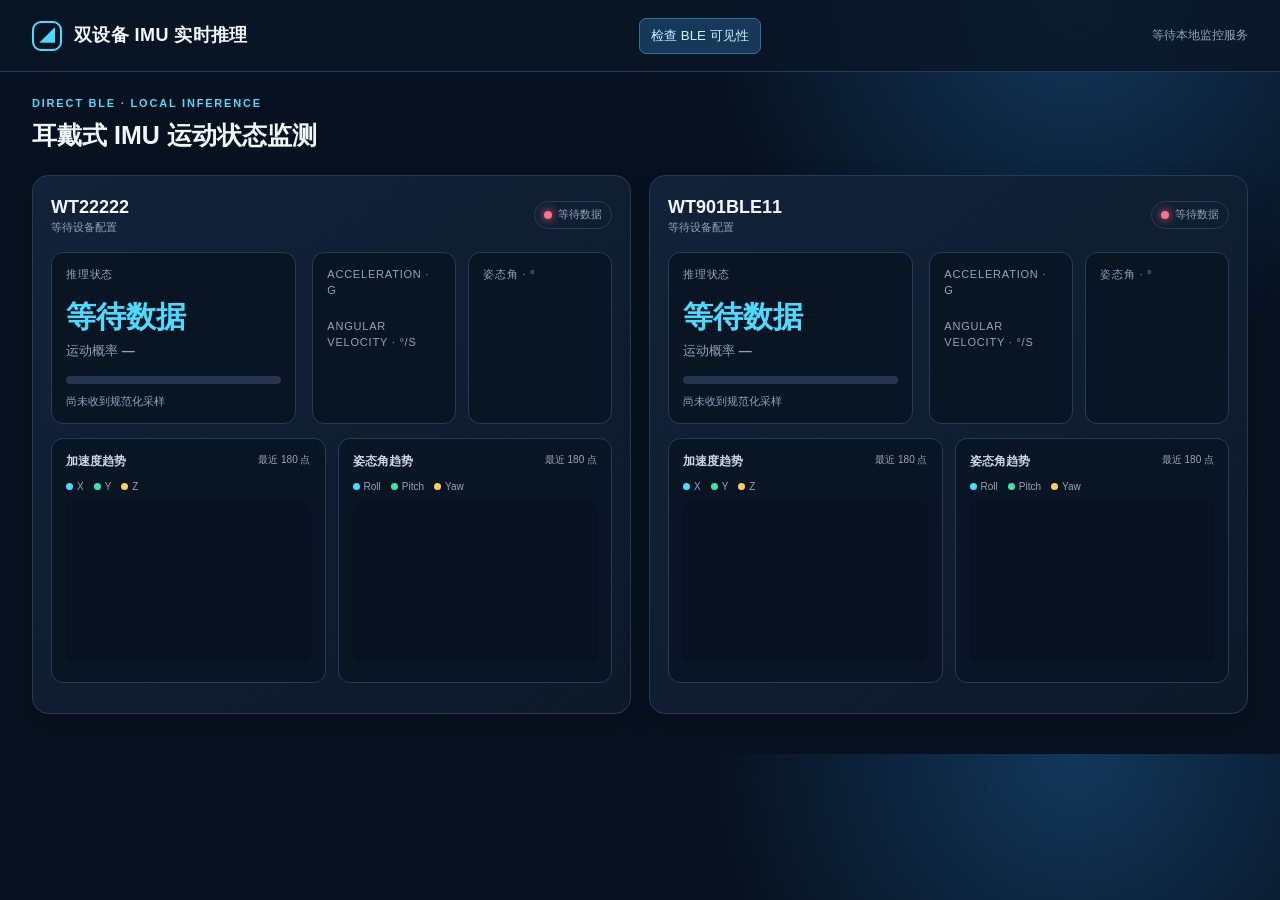
==== monitor_dashboard.html @ d84af562 "test with bug" ====
<!doctype html>
<html lang="zh-CN">
<head>
  <meta charset="utf-8">
  <meta name="viewport" content="width=device-width,initial-scale=1">
  <title>双设备 IMU 实时推理</title>
  <style>
    :root { --bg:#07111f; --panel:#101d2f; --line:#263b58; --text:#f2f7ff; --muted:#91a4bd; --cyan:#50d9ff; --green:#41e3a7; --amber:#ffcb66; --red:#ff6f85; }
    * { box-sizing:border-box; } body { margin:0; min-width:320px; color:var(--text); font:14px/1.45 Inter,"Microsoft YaHei",sans-serif; background:radial-gradient(circle at 84% 0%,#12375b 0,transparent 28%),var(--bg); }
    header { min-height:72px; display:flex; align-items:center; justify-content:space-between; gap:14px; padding:14px 32px; border-bottom:1px solid var(--line); background:#0a1626d9; }.brand{display:flex;align-items:center;gap:12px;font-weight:700;font-size:18px;letter-spacing:.4px}.brand-mark{width:30px;height:30px;display:grid;place-items:center;border:2px solid var(--cyan);border-radius:9px;color:var(--cyan)}button{background:#163959;color:#c7f4ff;border:1px solid #2e7398;border-radius:7px;padding:8px 11px;cursor:pointer}button:hover{background:#1c527d}button:disabled{opacity:.6;cursor:wait}.summary{color:var(--muted);font-size:12px}
    main{max-width:1680px;margin:auto;padding:24px 32px 40px}.eyebrow{margin:0 0 5px;color:var(--cyan);font-size:11px;letter-spacing:1.8px;font-weight:700}.heading{margin:0 0 22px;font-size:25px}.device-grid{display:grid;grid-template-columns:repeat(2,minmax(0,1fr));gap:18px}.device-card{min-width:0;background:linear-gradient(145deg,#122238,#0d1929);border:1px solid var(--line);border-radius:16px;padding:18px;box-shadow:0 12px 28px #00000022}.stream-head{display:flex;align-items:center;justify-content:space-between;gap:12px;margin-bottom:16px}.device-name{margin:0;font-size:18px}.address{color:var(--muted);font-size:11px}.chip{display:inline-flex;align-items:center;gap:6px;padding:5px 9px;border:1px solid var(--line);border-radius:99px;color:var(--muted);font-size:11px}.dot{width:8px;height:8px;border-radius:50%;background:var(--amber);box-shadow:0 0 10px var(--amber)}.chip.live .dot{background:var(--green);box-shadow:0 0 10px var(--green)}.chip.stale .dot,.chip.reconnecting .dot{background:var(--red);box-shadow:0 0 10px var(--red)}
    .overview{display:grid;grid-template-columns:.9fr 1.1fr;gap:16px}.state-box,.sensor-box,.orientation-box,.chart{padding:14px;border:1px solid var(--line);border-radius:12px;background:#0a1524}.small-label{color:var(--muted);font-size:11px;letter-spacing:.8px;text-transform:uppercase}.state{margin:12px 0 3px;font-size:30px;font-weight:800}.state.active{color:var(--green)}.state.idle{color:var(--cyan)}.prob{color:var(--muted);font-size:13px}.bar{height:8px;overflow:hidden;margin:15px 0 10px;border-radius:8px;background:#253750}.bar>i{display:block;width:0;height:100%;border-radius:inherit;background:linear-gradient(90deg,var(--cyan),var(--green));transition:width .3s}.updated{color:var(--muted);font-size:11px}
    .signal-grid{display:grid;grid-template-columns:1fr 1fr;gap:12px}.vector{display:grid;grid-template-columns:repeat(3,1fr);gap:6px;margin-top:8px}.axis{padding:7px 3px;border-radius:7px;background:#122238;text-align:center}.axis span{display:block;color:var(--muted);font-size:10px}.axis strong{font-size:14px}.angles{display:grid;grid-template-columns:repeat(3,1fr);gap:6px;margin-top:8px}.angle{padding:7px 5px;border-radius:7px;border-left:3px solid var(--cyan);background:#122238}.angle:nth-child(2){border-color:var(--green)}.angle:nth-child(3){border-color:var(--amber)}.angle span{display:block;color:var(--muted);font-size:10px}.angle strong{font-size:14px}.charts{display:grid;grid-template-columns:1fr 1fr;gap:12px;margin-top:14px}.chart-title{display:flex;justify-content:space-between;margin-bottom:9px;color:#c9d8ea;font-size:12px;font-weight:700}.chart-title small{color:var(--muted);font-weight:400}.legend{display:flex;gap:10px;margin-bottom:8px;color:var(--muted);font-size:10px}.legend i{display:inline-block;width:7px;height:7px;margin-right:4px;border-radius:50%;background:var(--cyan)}.legend i.y{background:var(--green)}.legend i.z{background:var(--amber)}canvas{width:100%;height:160px;border-radius:8px;background:#07111f}.stats{margin-top:12px;color:var(--muted);font-size:11px}
    @media(max-width:1050px){.device-grid{grid-template-columns:1fr}}@media(max-width:640px){header,main{padding-left:16px;padding-right:16px}header{align-items:flex-start;flex-wrap:wrap}.heading{font-size:21px}.overview,.charts{grid-template-columns:1fr}.state{font-size:26px}}
  </style>
</head>
<body>
  <header>
    <div class="brand"><div class="brand-mark">◢</div>双设备 IMU 实时推理</div>
    <button id="scanBtn">检查 BLE 可见性</button>
    <div id="summary" class="summary">等待两台设备的实时流</div>
  </header>
  <main>
    <p class="eyebrow">DIRECT BLE · LOCAL INFERENCE</p>
    <h1 class="heading">耳戴式 IMU 运动状态监测</h1>
    <section id="deviceGrid" class="device-grid"></section>
  </main>
  <script>
    const DEVICE_ORDER=['WT22222','WT901BLE11'];
    const COLORS=['#50d9ff','#41e3a7','#ffcb66'];
    const $=id=>document.getElementById(id);
    const safe=name=>name.replace(/[^a-zA-Z0-9_-]/g,'_');
    const num=value=>Number.isFinite(Number(value))?Number(value):0;
    const fixed=(value,digits=1)=>num(value).toFixed(digits);
    const isValue=value=>value!==''&&value!==null&&value!==undefined&&Number.isFinite(Number(value));

    function card(name,address=''){
      const id=safe(name);
      return `<article class="device-card" id="card-${id}">
        <div class="stream-head"><div><h2 class="device-name">${name}</h2><div id="address-${id}" class="address">${address||'等待设备配置'}</div></div><span id="chip-${id}" class="chip stale"><i class="dot"></i><span id="chipText-${id}">等待数据</span></span></div>
        <div class="overview"><section class="state-box"><div class="small-label">推理状态</div><div id="state-${id}" class="state idle">等待数据</div><div class="prob">运动概率 <strong id="prob-${id}">—</strong></div><div class="bar"><i id="bar-${id}"></i></div><div id="updated-${id}" class="updated">尚未收到规范化采样</div></section>
          <section class="signal-grid"><div class="sensor-box"><div class="small-label">Acceleration · g</div><div id="acc-${id}" class="vector"></div><div class="small-label" style="margin-top:12px">Angular velocity · °/s</div><div id="gyro-${id}" class="vector"></div></div><div class="orientation-box"><div class="small-label">姿态角 · °</div><div id="angles-${id}" class="angles"></div></div></section></div>
        <section class="charts"><div class="chart"><div class="chart-title">加速度趋势 <small>最近 180 点</small></div><div class="legend"><span><i></i>X</span><span><i class="y"></i>Y</span><span><i class="z"></i>Z</span></div><canvas id="accChart-${id}"></canvas></div><div class="chart"><div class="chart-title">姿态角趋势 <small>最近 180 点</small></div><div class="legend"><span><i></i>Roll</span><span><i class="y"></i>Pitch</span><span><i class="z"></i>Yaw</span></div><canvas id="angleChart-${id}"></canvas></div></section>
        <div id="stats-${id}" class="stats"></div></article>`;
    }

    function ensureCard(name,address){if(!$(`card-${safe(name)}`))$('deviceGrid').insertAdjacentHTML('beforeend',card(name,address));}
    function vectors(id,values,unit){$(id).innerHTML=values.map(([axis,value])=>`<div class="axis"><span>${axis}</span><strong>${fixed(value)}</strong><span>${unit}</span></div>`).join('');}
    function angles(id,row){$(id).innerHTML=[['Roll',row.roll_deg],['Pitch',row.pitch_deg],['Yaw',row.yaw_deg]].map(([axis,value])=>`<div class="angle"><span>${axis}</span><strong>${fixed(value)}°</strong></div>`).join('');}
    function chart(canvas,rows,keys){const d=window.devicePixelRatio||1,w=canvas.clientWidth*d,h=canvas.clientHeight*d;canvas.width=w;canvas.height=h;const c=canvas.getContext('2d');c.scale(d,d);const W=canvas.clientWidth,H=canvas.clientHeight;c.clearRect(0,0,W,H);c.strokeStyle='#1d3047';c.lineWidth=1;for(let i=1;i<4;i++){const y=H*i/4;c.beginPath();c.moveTo(0,y);c.lineTo(W,y);c.stroke();}if(!rows.length)return;const values=rows.flatMap(row=>keys.map(key=>num(row[key])));let min=Math.min(...values),max=Math.max(...values);if(!isFinite(min)||min===max){min-=1;max+=1;}const pad=(max-min)*.08;min-=pad;max+=pad;keys.forEach((key,index)=>{c.strokeStyle=COLORS[index];c.lineWidth=1.7;c.beginPath();rows.forEach((row,i)=>{const x=i*W/Math.max(rows.length-1,1),y=H-(num(row[key])-min)/(max-min)*H;i?c.lineTo(x,y):c.moveTo(x,y);});c.stroke();});}
    function labelForState(state){return {live:'实时连接',connecting:'正在连接',discovering:'正在发现',reconnecting:'正在重连',stale:'数据已过期',waiting:'等待接收器'}[state]||state||'等待数据';}
    function render(name,stream){ensureCard(name,stream.address);const id=safe(name),rows=stream.rows||[],last=rows[rows.length-1];const chip=$(`chip-${id}`);chip.className=`chip ${stream.state||'stale'}`;$(`chipText-${id}`).textContent=labelForState(stream.state);$(`address-${id}`).textContent=stream.address||'';if(last){const probability=isValue(last.exercise_probability)?num(last.exercise_probability):null;const label=last.inference_label||'正在积累窗口';$(`state-${id}`).textContent=label;$(`state-${id}`).className=`state ${label==='运动'?'active':'idle'}`;$(`prob-${id}`).textContent=probability===null?'—':fixed(probability*100)+'%';$(`bar-${id}`).style.width=probability===null?'0%':Math.max(0,Math.min(100,probability*100))+'%';vectors(`acc-${id}`,[['X',last.ax_g],['Y',last.ay_g],['Z',last.az_g]],'g');vectors(`gyro-${id}`,[['X',last.gx_dps],['Y',last.gy_dps],['Z',last.gz_dps]],'°/s');angles(`angles-${id}`,last);const age=stream.last_sample_age_s; $(`updated-${id}`).textContent=age===null||age===undefined?'等待新采样':`最后采样 ${fixed(age,1)} 秒前`;chart($(`accChart-${id}`),rows,['ax_g','ay_g','az_g']);chart($(`angleChart-${id}`),rows,['roll_deg','pitch_deg','yaw_deg']);}else{$(`state-${id}`).textContent=labelForState(stream.state);$(`state-${id}`).className='state idle';$(`prob-${id}`).textContent='—';$(`bar-${id}`).style.width='0%';$(`updated-${id}`).textContent='请关闭 WitMotion 后启动实时接收器';vectors(`acc-${id}`,[['X',0],['Y',0],['Z',0]],'g');vectors(`gyro-${id}`,[['X',0],['Y',0],['Z',0]],'°/s');angles(`angles-${id}`,{});chart($(`accChart-${id}`),[],[]);chart($(`angleChart-${id}`),[],[]);}const stats=stream.stats||{};$(`stats-${id}`).textContent=`连接 ${stats.connections||0} 次 · 原始帧 ${stats.raw_frames||0} · 规范化点 ${stats.normalized_samples||0} · 源速率 ${fixed(stats.source_rate_hz||0,0)} Hz${stats.last_error?` · ${stats.last_error}`:''}`;}
    function renderAll(payload){const streams=payload.streams||{};const names=[...DEVICE_ORDER,...Object.keys(streams).filter(name=>!DEVICE_ORDER.includes(name))];names.forEach(name=>render(name,streams[name]||{name,state:'waiting',rows:[]}));const online=Object.values(streams).filter(stream=>stream.state==='live').length;$('summary').textContent=`${online}/2 台设备正在实时推理`}
    async function check(){const button=$('scanBtn');button.disabled=true;button.textContent='检查中…';try{const payload=await (await fetch('/api/check-configured-devices',{method:'POST'})).json();const available=(payload.devices||[]).filter(device=>device.available).length;$('summary').textContent=payload.error||`${available}/2 台设备当前可被 Windows 发现；接收器会独立重连`;}catch(_){$('summary').textContent='BLE 可见性检查失败';}finally{button.disabled=false;button.textContent='检查 BLE 可见性';}}
    async function poll(){try{const payload=await (await fetch('/api/live?'+Date.now(),{cache:'no-store'})).json();renderAll(payload);}catch(_){$('summary').textContent='等待本地监控服务';}finally{setTimeout(poll,250);}}
    $('scanBtn').onclick=check; DEVICE_ORDER.forEach(name=>ensureCard(name)); poll(); window.addEventListener('resize',()=>poll());
  </script>
</body>
</html>
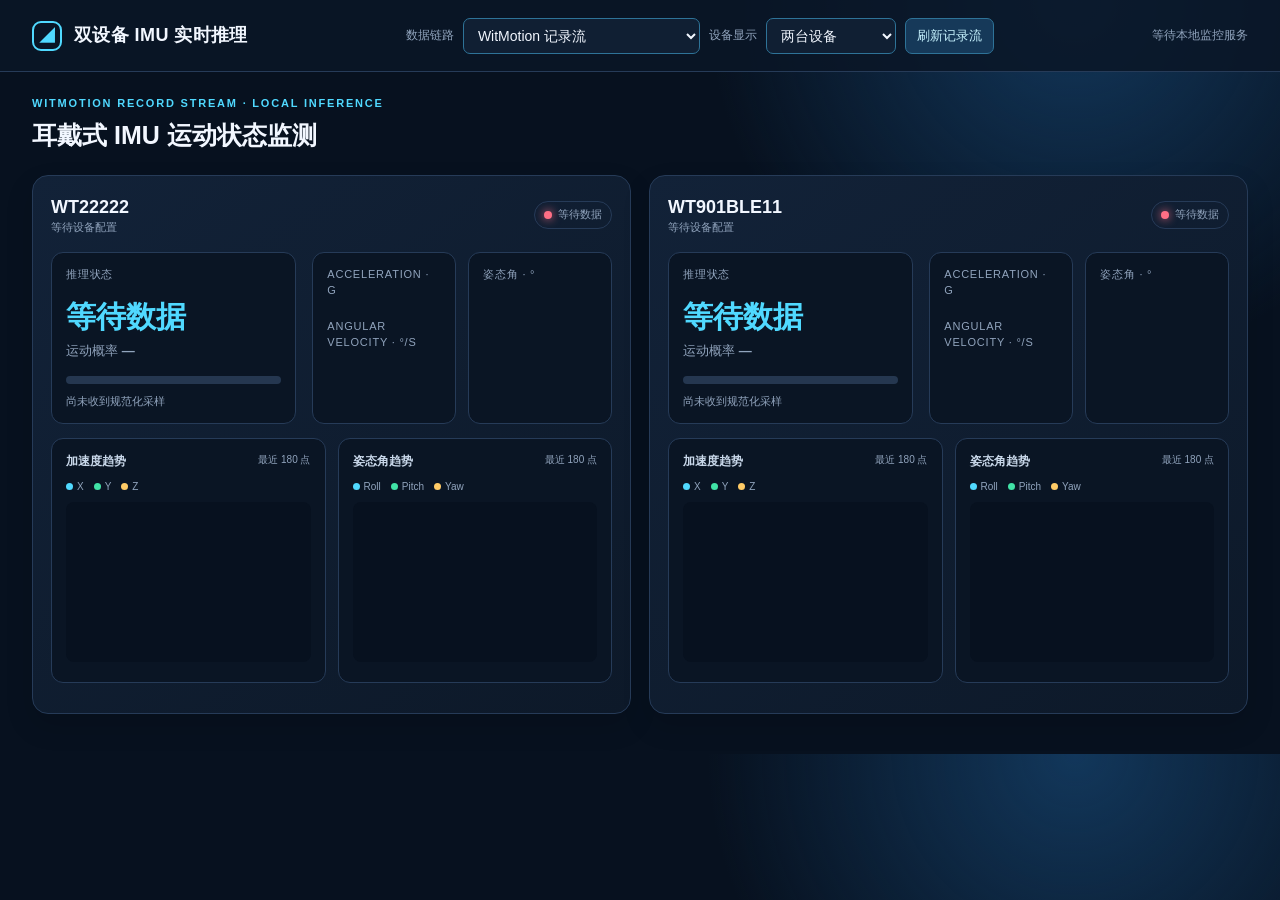
==== commit 0871e55e: "add readme" ====
--- a/monitor_dashboard.html
+++ b/monitor_dashboard.html
@@ -7,7 +7,7 @@
   <style>
     :root { --bg:#07111f; --panel:#101d2f; --line:#263b58; --text:#f2f7ff; --muted:#91a4bd; --cyan:#50d9ff; --green:#41e3a7; --amber:#ffcb66; --red:#ff6f85; }
     * { box-sizing:border-box; } body { margin:0; min-width:320px; color:var(--text); font:14px/1.45 Inter,"Microsoft YaHei",sans-serif; background:radial-gradient(circle at 84% 0%,#12375b 0,transparent 28%),var(--bg); }
-    header { min-height:72px; display:flex; align-items:center; justify-content:space-between; gap:14px; padding:14px 32px; border-bottom:1px solid var(--line); background:#0a1626d9; }.brand{display:flex;align-items:center;gap:12px;font-weight:700;font-size:18px;letter-spacing:.4px}.brand-mark{width:30px;height:30px;display:grid;place-items:center;border:2px solid var(--cyan);border-radius:9px;color:var(--cyan)}button{background:#163959;color:#c7f4ff;border:1px solid #2e7398;border-radius:7px;padding:8px 11px;cursor:pointer}button:hover{background:#1c527d}button:disabled{opacity:.6;cursor:wait}.summary{color:var(--muted);font-size:12px}
+    header { min-height:72px; display:flex; align-items:center; justify-content:space-between; gap:14px; padding:14px 32px; border-bottom:1px solid var(--line); background:#0a1626d9; }.brand{display:flex;align-items:center;gap:12px;font-weight:700;font-size:18px;letter-spacing:.4px}.brand-mark{width:30px;height:30px;display:grid;place-items:center;border:2px solid var(--cyan);border-radius:9px;color:var(--cyan)}.controls{display:flex;align-items:center;gap:9px;flex-wrap:wrap}.control-label{color:var(--muted);font-size:12px}.controls select{color:var(--text);background:#101f33;border:1px solid #2e7398;border-radius:7px;padding:8px 10px;font:inherit}button{background:#163959;color:#c7f4ff;border:1px solid #2e7398;border-radius:7px;padding:8px 11px;cursor:pointer}button:hover{background:#1c527d}button:disabled{opacity:.6;cursor:wait}.summary{color:var(--muted);font-size:12px}
     main{max-width:1680px;margin:auto;padding:24px 32px 40px}.eyebrow{margin:0 0 5px;color:var(--cyan);font-size:11px;letter-spacing:1.8px;font-weight:700}.heading{margin:0 0 22px;font-size:25px}.device-grid{display:grid;grid-template-columns:repeat(2,minmax(0,1fr));gap:18px}.device-card{min-width:0;background:linear-gradient(145deg,#122238,#0d1929);border:1px solid var(--line);border-radius:16px;padding:18px;box-shadow:0 12px 28px #00000022}.stream-head{display:flex;align-items:center;justify-content:space-between;gap:12px;margin-bottom:16px}.device-name{margin:0;font-size:18px}.address{color:var(--muted);font-size:11px}.chip{display:inline-flex;align-items:center;gap:6px;padding:5px 9px;border:1px solid var(--line);border-radius:99px;color:var(--muted);font-size:11px}.dot{width:8px;height:8px;border-radius:50%;background:var(--amber);box-shadow:0 0 10px var(--amber)}.chip.live .dot{background:var(--green);box-shadow:0 0 10px var(--green)}.chip.stale .dot,.chip.reconnecting .dot{background:var(--red);box-shadow:0 0 10px var(--red)}
     .overview{display:grid;grid-template-columns:.9fr 1.1fr;gap:16px}.state-box,.sensor-box,.orientation-box,.chart{padding:14px;border:1px solid var(--line);border-radius:12px;background:#0a1524}.small-label{color:var(--muted);font-size:11px;letter-spacing:.8px;text-transform:uppercase}.state{margin:12px 0 3px;font-size:30px;font-weight:800}.state.active{color:var(--green)}.state.idle{color:var(--cyan)}.prob{color:var(--muted);font-size:13px}.bar{height:8px;overflow:hidden;margin:15px 0 10px;border-radius:8px;background:#253750}.bar>i{display:block;width:0;height:100%;border-radius:inherit;background:linear-gradient(90deg,var(--cyan),var(--green));transition:width .3s}.updated{color:var(--muted);font-size:11px}
     .signal-grid{display:grid;grid-template-columns:1fr 1fr;gap:12px}.vector{display:grid;grid-template-columns:repeat(3,1fr);gap:6px;margin-top:8px}.axis{padding:7px 3px;border-radius:7px;background:#122238;text-align:center}.axis span{display:block;color:var(--muted);font-size:10px}.axis strong{font-size:14px}.angles{display:grid;grid-template-columns:repeat(3,1fr);gap:6px;margin-top:8px}.angle{padding:7px 5px;border-radius:7px;border-left:3px solid var(--cyan);background:#122238}.angle:nth-child(2){border-color:var(--green)}.angle:nth-child(3){border-color:var(--amber)}.angle span{display:block;color:var(--muted);font-size:10px}.angle strong{font-size:14px}.charts{display:grid;grid-template-columns:1fr 1fr;gap:12px;margin-top:14px}.chart-title{display:flex;justify-content:space-between;margin-bottom:9px;color:#c9d8ea;font-size:12px;font-weight:700}.chart-title small{color:var(--muted);font-weight:400}.legend{display:flex;gap:10px;margin-bottom:8px;color:var(--muted);font-size:10px}.legend i{display:inline-block;width:7px;height:7px;margin-right:4px;border-radius:50%;background:var(--cyan)}.legend i.y{background:var(--green)}.legend i.z{background:var(--amber)}canvas{width:100%;height:160px;border-radius:8px;background:#07111f}.stats{margin-top:12px;color:var(--muted);font-size:11px}
@@ -17,11 +17,24 @@
 <body>
   <header>
     <div class="brand"><div class="brand-mark">◢</div>双设备 IMU 实时推理</div>
-    <button id="scanBtn">检查 BLE 可见性</button>
+    <div class="controls">
+      <label class="control-label" for="sourceSelect">数据链路</label>
+      <select id="sourceSelect" aria-label="选择数据链路">
+        <option value="witmonitor">WitMotion 记录流</option>
+        <option value="ble">BLE 直连（需关闭 WitMotion）</option>
+      </select>
+      <label class="control-label" for="deviceSelect">设备显示</label>
+      <select id="deviceSelect" aria-label="选择要显示的设备">
+        <option value="all">两台设备</option>
+        <option value="WT22222">WT22222</option>
+        <option value="WT901BLE11">WT901BLE11</option>
+      </select>
+      <button id="refreshBtn">刷新记录流</button>
+    </div>
     <div id="summary" class="summary">等待两台设备的实时流</div>
   </header>
   <main>
-    <p class="eyebrow">DIRECT BLE · LOCAL INFERENCE</p>
+    <p class="eyebrow">WITMOTION RECORD STREAM · LOCAL INFERENCE</p>
     <h1 class="heading">耳戴式 IMU 运动状态监测</h1>
     <section id="deviceGrid" class="device-grid"></section>
   </main>
@@ -48,12 +61,12 @@
     function vectors(id,values,unit){$(id).innerHTML=values.map(([axis,value])=>`<div class="axis"><span>${axis}</span><strong>${fixed(value)}</strong><span>${unit}</span></div>`).join('');}
     function angles(id,row){$(id).innerHTML=[['Roll',row.roll_deg],['Pitch',row.pitch_deg],['Yaw',row.yaw_deg]].map(([axis,value])=>`<div class="angle"><span>${axis}</span><strong>${fixed(value)}°</strong></div>`).join('');}
     function chart(canvas,rows,keys){const d=window.devicePixelRatio||1,w=canvas.clientWidth*d,h=canvas.clientHeight*d;canvas.width=w;canvas.height=h;const c=canvas.getContext('2d');c.scale(d,d);const W=canvas.clientWidth,H=canvas.clientHeight;c.clearRect(0,0,W,H);c.strokeStyle='#1d3047';c.lineWidth=1;for(let i=1;i<4;i++){const y=H*i/4;c.beginPath();c.moveTo(0,y);c.lineTo(W,y);c.stroke();}if(!rows.length)return;const values=rows.flatMap(row=>keys.map(key=>num(row[key])));let min=Math.min(...values),max=Math.max(...values);if(!isFinite(min)||min===max){min-=1;max+=1;}const pad=(max-min)*.08;min-=pad;max+=pad;keys.forEach((key,index)=>{c.strokeStyle=COLORS[index];c.lineWidth=1.7;c.beginPath();rows.forEach((row,i)=>{const x=i*W/Math.max(rows.length-1,1),y=H-(num(row[key])-min)/(max-min)*H;i?c.lineTo(x,y):c.moveTo(x,y);});c.stroke();});}
-    function labelForState(state){return {live:'实时连接',connecting:'正在连接',discovering:'正在发现',reconnecting:'正在重连',stale:'数据已过期',waiting:'等待接收器'}[state]||state||'等待数据';}
+    function labelForState(state){return {live:'实时连接',file_stream:'WitMotion 记录流',connecting:'正在连接',discovering:'正在发现',reconnecting:'正在重连',stale:'等待下一批记录',waiting:'等待记录流'}[state]||state||'等待数据';}
     function render(name,stream){ensureCard(name,stream.address);const id=safe(name),rows=stream.rows||[],last=rows[rows.length-1];const chip=$(`chip-${id}`);chip.className=`chip ${stream.state||'stale'}`;$(`chipText-${id}`).textContent=labelForState(stream.state);$(`address-${id}`).textContent=stream.address||'';if(last){const probability=isValue(last.exercise_probability)?num(last.exercise_probability):null;const label=last.inference_label||'正在积累窗口';$(`state-${id}`).textContent=label;$(`state-${id}`).className=`state ${label==='运动'?'active':'idle'}`;$(`prob-${id}`).textContent=probability===null?'—':fixed(probability*100)+'%';$(`bar-${id}`).style.width=probability===null?'0%':Math.max(0,Math.min(100,probability*100))+'%';vectors(`acc-${id}`,[['X',last.ax_g],['Y',last.ay_g],['Z',last.az_g]],'g');vectors(`gyro-${id}`,[['X',last.gx_dps],['Y',last.gy_dps],['Z',last.gz_dps]],'°/s');angles(`angles-${id}`,last);const age=stream.last_sample_age_s; $(`updated-${id}`).textContent=age===null||age===undefined?'等待新采样':`最后采样 ${fixed(age,1)} 秒前`;chart($(`accChart-${id}`),rows,['ax_g','ay_g','az_g']);chart($(`angleChart-${id}`),rows,['roll_deg','pitch_deg','yaw_deg']);}else{$(`state-${id}`).textContent=labelForState(stream.state);$(`state-${id}`).className='state idle';$(`prob-${id}`).textContent='—';$(`bar-${id}`).style.width='0%';$(`updated-${id}`).textContent='请关闭 WitMotion 后启动实时接收器';vectors(`acc-${id}`,[['X',0],['Y',0],['Z',0]],'g');vectors(`gyro-${id}`,[['X',0],['Y',0],['Z',0]],'°/s');angles(`angles-${id}`,{});chart($(`accChart-${id}`),[],[]);chart($(`angleChart-${id}`),[],[]);}const stats=stream.stats||{};$(`stats-${id}`).textContent=`连接 ${stats.connections||0} 次 · 原始帧 ${stats.raw_frames||0} · 规范化点 ${stats.normalized_samples||0} · 源速率 ${fixed(stats.source_rate_hz||0,0)} Hz${stats.last_error?` · ${stats.last_error}`:''}`;}
-    function renderAll(payload){const streams=payload.streams||{};const names=[...DEVICE_ORDER,...Object.keys(streams).filter(name=>!DEVICE_ORDER.includes(name))];names.forEach(name=>render(name,streams[name]||{name,state:'waiting',rows:[]}));const online=Object.values(streams).filter(stream=>stream.state==='live').length;$('summary').textContent=`${online}/2 台设备正在实时推理`}
-    async function check(){const button=$('scanBtn');button.disabled=true;button.textContent='检查中…';try{const payload=await (await fetch('/api/check-configured-devices',{method:'POST'})).json();const available=(payload.devices||[]).filter(device=>device.available).length;$('summary').textContent=payload.error||`${available}/2 台设备当前可被 Windows 发现；接收器会独立重连`;}catch(_){$('summary').textContent='BLE 可见性检查失败';}finally{button.disabled=false;button.textContent='检查 BLE 可见性';}}
-    async function poll(){try{const payload=await (await fetch('/api/live?'+Date.now(),{cache:'no-store'})).json();renderAll(payload);}catch(_){$('summary').textContent='等待本地监控服务';}finally{setTimeout(poll,250);}}
-    $('scanBtn').onclick=check; DEVICE_ORDER.forEach(name=>ensureCard(name)); poll(); window.addEventListener('resize',()=>poll());
+    function renderAll(payload){const streams=payload.streams||{};const names=[...DEVICE_ORDER,...Object.keys(streams).filter(name=>!DEVICE_ORDER.includes(name))];const selected=$('deviceSelect').value;names.forEach(name=>{render(name,streams[name]||{name,state:'waiting',rows:[]});$(`card-${safe(name)}`).hidden=selected!=='all'&&selected!==name;});const online=Object.values(streams).filter(stream=>['live','file_stream'].includes(stream.state)).length;const source=payload.source==='ble'?'BLE 直连':'WitMotion 记录流';const note=payload.source==='ble'?'需先关闭 WitMotion，再启动 BLE 直连接收器':'页面仅读取 WitMotion 输出，不连接 BLE';$('summary').textContent=`${source}：${online}/2 台正在推理 · ${note}`;}
+    async function update(){try{const source=$('sourceSelect').value;const payload=await (await fetch('/api/live?source='+encodeURIComponent(source)+'&t='+Date.now(),{cache:'no-store'})).json();renderAll(payload);}catch(_){$('summary').textContent='等待本地监控服务';}}
+    async function poll(){await update();setTimeout(poll,250);}
+    $('refreshBtn').onclick=update;$('sourceSelect').onchange=()=>update();$('deviceSelect').onchange=()=>update();DEVICE_ORDER.forEach(name=>ensureCard(name));poll();window.addEventListener('resize',update);
   </script>
 </body>
 </html>
